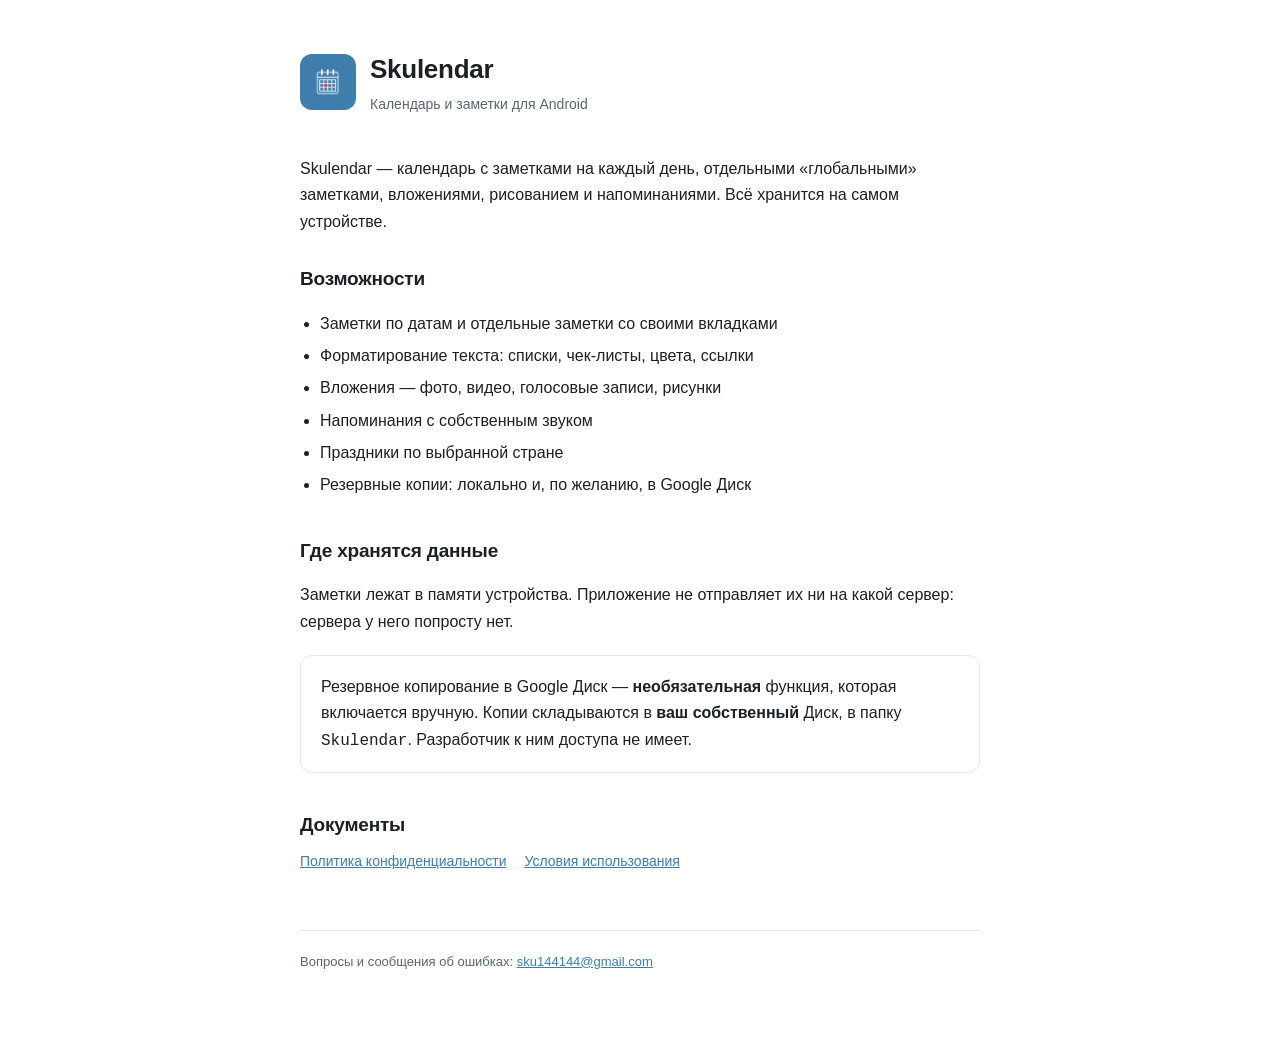
==== index.html @ 550f1d30 "Add files via upload" ====
<!doctype html>
<html lang="ru">
<head>
<meta charset="utf-8">
<meta name="viewport" content="width=device-width,initial-scale=1">
<title>Skulendar</title>
<link rel="stylesheet" href="_style.css">
</head>
<body>
<div class="wrap">
  <header>
    <img src="icon.png" alt="">
    <div>
      <h1>Skulendar</h1>
      <p>Календарь и заметки для Android</p>
    </div>
  </header>

  <p>Skulendar — календарь с заметками на каждый день, отдельными «глобальными» заметками,
  вложениями, рисованием и напоминаниями. Всё хранится на самом устройстве.</p>

  <h2>Возможности</h2>
  <ul>
    <li>Заметки по датам и отдельные заметки со своими вкладками</li>
    <li>Форматирование текста: списки, чек-листы, цвета, ссылки</li>
    <li>Вложения — фото, видео, голосовые записи, рисунки</li>
    <li>Напоминания с собственным звуком</li>
    <li>Праздники по выбранной стране</li>
    <li>Резервные копии: локально и, по желанию, в Google Диск</li>
  </ul>

  <h2>Где хранятся данные</h2>
  <p>Заметки лежат в памяти устройства. Приложение не отправляет их ни на какой сервер:
  сервера у него попросту нет.</p>
  <div class="card">
    <p style="margin:0">Резервное копирование в Google Диск — <strong>необязательная</strong>
    функция, которая включается вручную. Копии складываются в <strong>ваш собственный</strong>
    Диск, в папку <code>Skulendar</code>. Разработчик к ним доступа не имеет.</p>
  </div>

  <h2>Документы</h2>
  <nav>
    <a href="privacy.html">Политика конфиденциальности</a>
    <a href="terms.html">Условия использования</a>
  </nav>

  <footer>
    Вопросы и сообщения об ошибках: <a href="mailto:sku144144@gmail.com">sku144144@gmail.com</a>
  </footer>
</div>
</body>
</html>
---- _style.css ----
:root{--bg:#fff;--fg:#1c2024;--muted:#5b6570;--line:#e3e8ec;--accent:#3E7DAC}
@media (prefers-color-scheme:dark){:root{--bg:#14181b;--fg:#e6eaed;--muted:#9aa5b1;--line:#2a3238}}
*{box-sizing:border-box}
body{margin:0;background:var(--bg);color:var(--fg);
  font:16px/1.65 -apple-system,BlinkMacSystemFont,"Segoe UI",Roboto,Helvetica,Arial,sans-serif;
  -webkit-text-size-adjust:100%}
.wrap{max-width:720px;margin:0 auto;padding:48px 20px 72px}
header{display:flex;align-items:center;gap:14px;margin-bottom:40px}
header img{width:56px;height:56px;border-radius:12px;display:block}
header h1{font-size:26px;margin:0;letter-spacing:-.01em}
header p{margin:2px 0 0;color:var(--muted);font-size:14px}
h2{font-size:19px;margin:36px 0 10px;letter-spacing:-.01em}
h2:first-of-type{margin-top:28px}
p,li{color:var(--fg)}
ul{padding-left:20px}
li{margin:6px 0}
a{color:var(--accent)}
.muted{color:var(--muted);font-size:14px}
.card{border:1px solid var(--line);border-radius:12px;padding:18px 20px;margin:20px 0}
footer{margin-top:56px;padding-top:20px;border-top:1px solid var(--line);color:var(--muted);font-size:13px}
nav{margin-top:6px;font-size:14px}
nav a{margin-right:14px}
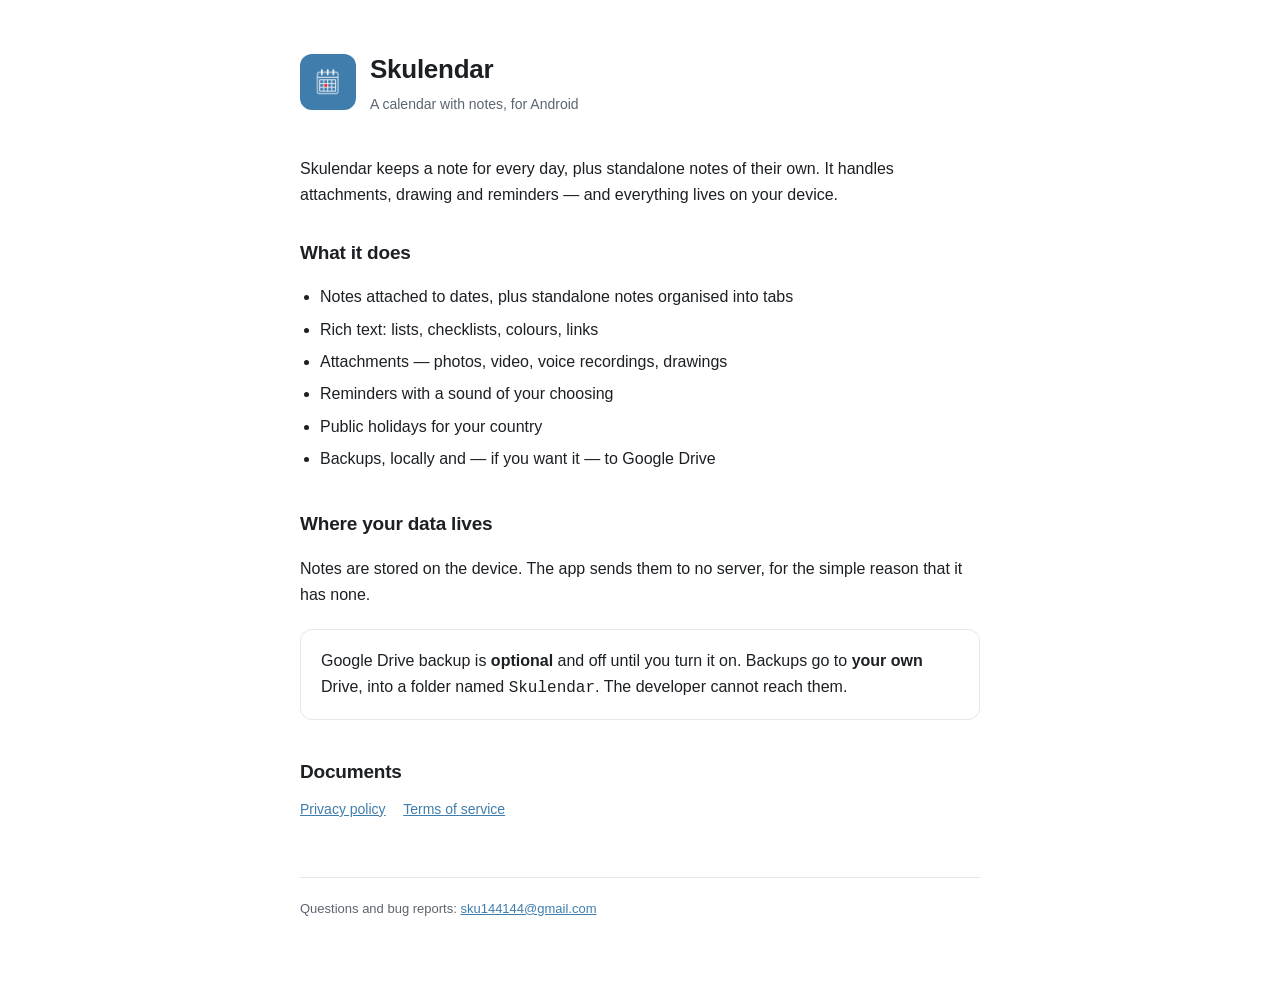
==== commit 40eb1140: "Add files via upload" ====
--- a/index.html
+++ b/index.html
@@ -1,5 +1,5 @@
 <!doctype html>
-<html lang="ru">
+<html lang="en">
 <head>
 <meta charset="utf-8">
 <meta name="viewport" content="width=device-width,initial-scale=1">
@@ -12,40 +12,40 @@
     <img src="icon.png" alt="">
     <div>
       <h1>Skulendar</h1>
-      <p>Календарь и заметки для Android</p>
+      <p>A calendar with notes, for Android</p>
     </div>
   </header>
 
-  <p>Skulendar — календарь с заметками на каждый день, отдельными «глобальными» заметками,
-  вложениями, рисованием и напоминаниями. Всё хранится на самом устройстве.</p>
+  <p>Skulendar keeps a note for every day, plus standalone notes of their own.
+  It handles attachments, drawing and reminders — and everything lives on your device.</p>
 
-  <h2>Возможности</h2>
+  <h2>What it does</h2>
   <ul>
-    <li>Заметки по датам и отдельные заметки со своими вкладками</li>
-    <li>Форматирование текста: списки, чек-листы, цвета, ссылки</li>
-    <li>Вложения — фото, видео, голосовые записи, рисунки</li>
-    <li>Напоминания с собственным звуком</li>
-    <li>Праздники по выбранной стране</li>
-    <li>Резервные копии: локально и, по желанию, в Google Диск</li>
+    <li>Notes attached to dates, plus standalone notes organised into tabs</li>
+    <li>Rich text: lists, checklists, colours, links</li>
+    <li>Attachments — photos, video, voice recordings, drawings</li>
+    <li>Reminders with a sound of your choosing</li>
+    <li>Public holidays for your country</li>
+    <li>Backups, locally and — if you want it — to Google Drive</li>
   </ul>
 
-  <h2>Где хранятся данные</h2>
-  <p>Заметки лежат в памяти устройства. Приложение не отправляет их ни на какой сервер:
-  сервера у него попросту нет.</p>
+  <h2>Where your data lives</h2>
+  <p>Notes are stored on the device. The app sends them to no server, for the simple
+  reason that it has none.</p>
   <div class="card">
-    <p style="margin:0">Резервное копирование в Google Диск — <strong>необязательная</strong>
-    функция, которая включается вручную. Копии складываются в <strong>ваш собственный</strong>
-    Диск, в папку <code>Skulendar</code>. Разработчик к ним доступа не имеет.</p>
+    <p style="margin:0">Google Drive backup is <strong>optional</strong> and off until you
+    turn it on. Backups go to <strong>your own</strong> Drive, into a folder named
+    <code>Skulendar</code>. The developer cannot reach them.</p>
   </div>
 
-  <h2>Документы</h2>
+  <h2>Documents</h2>
   <nav>
-    <a href="privacy.html">Политика конфиденциальности</a>
-    <a href="terms.html">Условия использования</a>
+    <a href="privacy.html">Privacy policy</a>
+    <a href="terms.html">Terms of service</a>
   </nav>
 
   <footer>
-    Вопросы и сообщения об ошибках: <a href="mailto:sku144144@gmail.com">sku144144@gmail.com</a>
+    Questions and bug reports: <a href="mailto:sku144144@gmail.com">sku144144@gmail.com</a>
   </footer>
 </div>
 </body>
